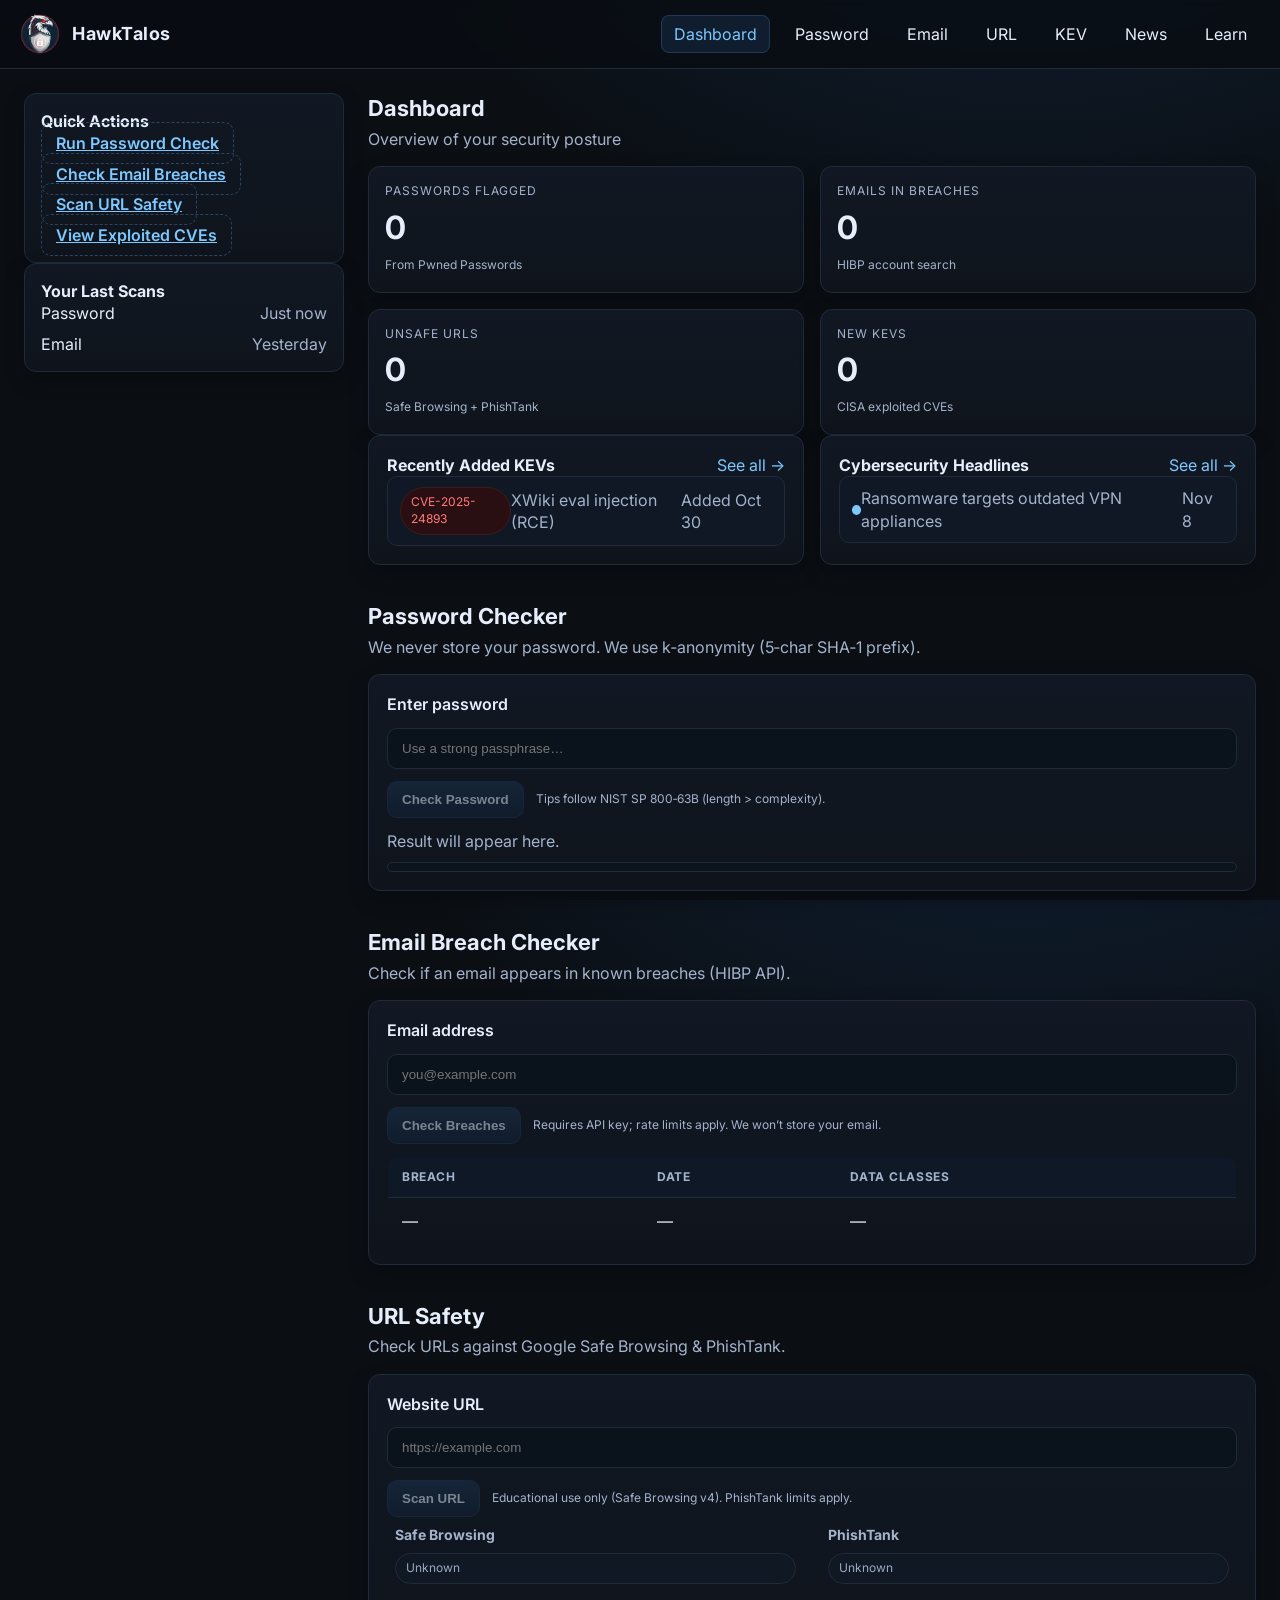
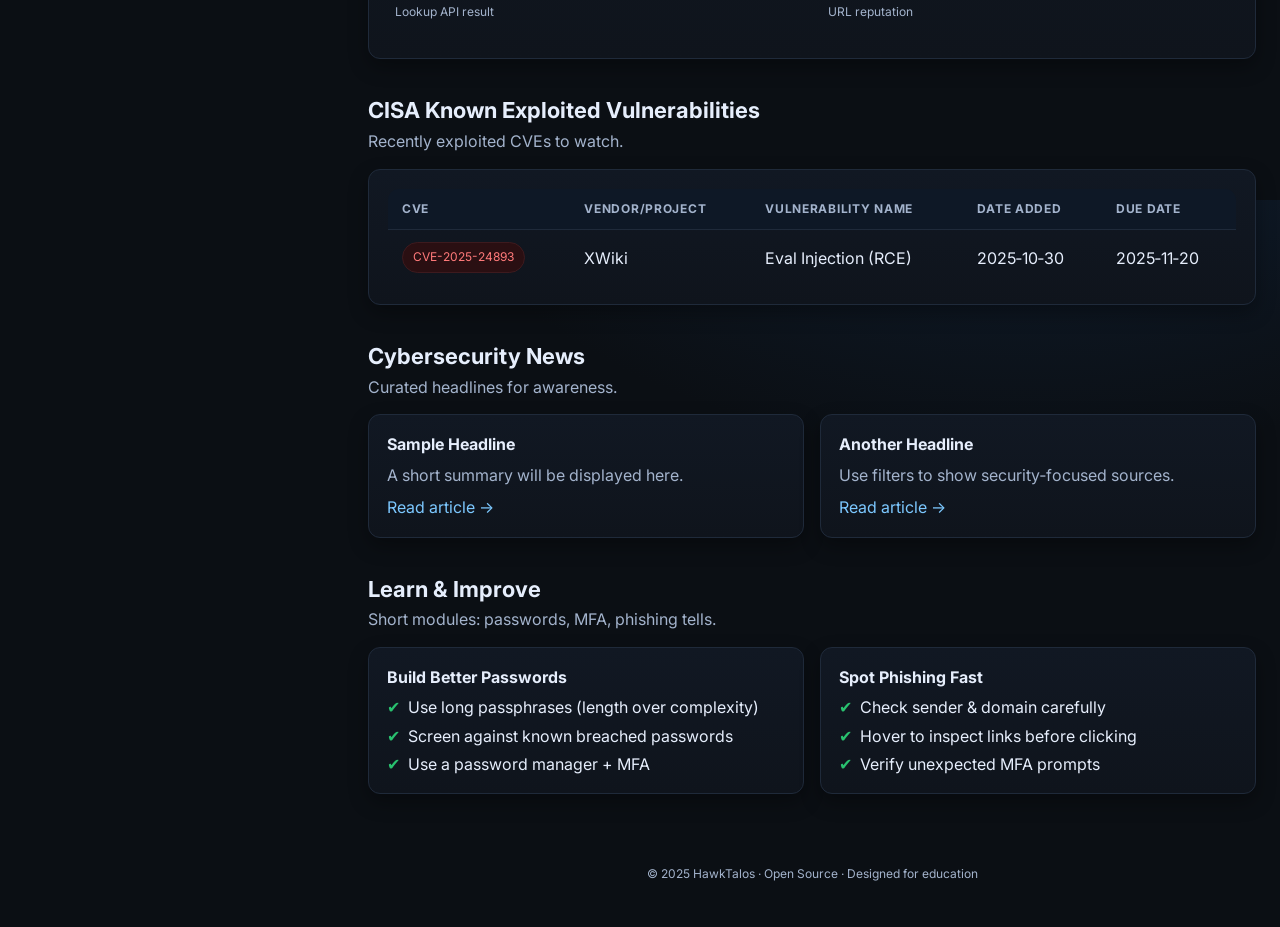
==== GUI/index.html @ bc8c9326 "GUI Sample Intelligent Application with GUI -- First Sample" ====
<!DOCTYPE html>
<html lang="en">
<head>
  <meta charset="utf-8" />
  <meta name="viewport" content="width=device-width, initial-scale=1" />
  <title>HawkTalos</title>
  <link rel="preconnect" href="https://fonts.googleapis.com" />
  <link rel="preconnect" href="https://fonts.gstatic.com" crossorigin />
  <link href="https://fonts.googleapis.com/css2?family=Inter:wght@400;600;700&display=swap" rel="stylesheet" />
  <link rel="stylesheet" href="styles.css" />
</head>

<body class="theme-dark">
  <!-- Skip link for accessibility -->
  <a class="skip-link" href="#main">Skip to main content</a>

  <!-- Global Top Bar -->
  <header class="topbar" role="banner" aria-label="Global">
    <div class="brand">
      <div class="brand__logo" aria-hidden="true">
        <a href="/"><img src="images/icon.png" class="logo"></a>
      </div>
      <div class="brand__text">
        <h1 class="brand__title">HawkTalos</h1>
      </div>
    </div>

    <nav class="topnav" aria-label="Primary">
      <ul class="topnav__list">
        <li><a class="topnav__link is-active" href="#dashboard">Dashboard</a></li>
        <li><a class="topnav__link" href="#password-checker">Password</a></li>
        <li><a class="topnav__link" href="#email-breach">Email</a></li>
        <li><a class="topnav__link" href="#url-safety">URL</a></li>
        <li><a class="topnav__link" href="#kev">KEV</a></li>
        <li><a class="topnav__link" href="#news">News</a></li>
        <li><a class="topnav__link" href="#learn">Learn</a></li>
      </ul>
    </nav>
  </header>

  <!-- Main Layout -->
  <div class="layout">
    <!-- Sidebar -->
    <aside class="sidebar" aria-label="Secondary">
      <div class="card card--sidebar">
        <h2 class="card__title">Quick Actions</h2>
        <ul class="quick-actions">
          <li><a class="btn btn--ghost" href="#password-checker">Run Password Check</a></li>
          <li><a class="btn btn--ghost" href="#email-breach">Check Email Breaches</a></li>
          <li><a class="btn btn--ghost" href="#url-safety">Scan URL Safety</a></li>
          <li><a class="btn btn--ghost" href="#kev">View Exploited CVEs</a></li>
        </ul>
      </div>

      <div class="card card--sidebar">
        <h2 class="card__title">Your Last Scans</h2>
        <ul class="history" id="history" data-bind="history">
          <li class="history__item">
            <span class="history__label">Password</span>
            <time class="history__time" datetime="2025-11-09">Just now</time>
          </li>
          <li class="history__item">
            <span class="history__label">Email</span>
            <time class="history__time" datetime="2025-11-08">Yesterday</time>
          </li>
        </ul>
      </div>
    </aside>

    <!-- Main Content -->
    <main id="main" class="main" role="main">
      <!-- DASHBOARD -->
      <section id="dashboard" class="section">
        <header class="section__header">
          <h2 class="section__title">Dashboard</h2>
          <p class="section__subtitle">Overview of your security posture</p>
        </header>

        <div class="grid grid--cards">
          <!-- KPI Cards -->
          <article class="card kpi">
            <div class="kpi__label">Passwords Flagged</div>
            <div class="kpi__value" data-bind="kpi-passwords">0</div>
            <div class="kpi__hint">From Pwned Passwords</div>
          </article>

          <article class="card kpi">
            <div class="kpi__label">Emails in Breaches</div>
            <div class="kpi__value" data-bind="kpi-emails">0</div>
            <div class="kpi__hint">HIBP account search</div>
          </article>

          <article class="card kpi">
            <div class="kpi__label">Unsafe URLs</div>
            <div class="kpi__value" data-bind="kpi-urls">0</div>
            <div class="kpi__hint">Safe Browsing + PhishTank</div>
          </article>

          <article class="card kpi">
            <div class="kpi__label">New KEVs</div>
            <div class="kpi__value" data-bind="kpi-kev">0</div>
            <div class="kpi__hint">CISA exploited CVEs</div>
          </article>
        </div>

        <div class="grid grid--split">
          <article class="card">
            <header class="card__header">
              <h3 class="card__title">Recently Added KEVs</h3>
              <a class="card__link" href="#kev" aria-label="See more KEVs">See all →</a>
            </header>
            <ul class="list list--kev" id="kev-recent" data-bind="kev-recent">
              <li class="list__row">
                <span class="badge badge--critical">CVE-2025-24893</span>
                <span class="muted">XWiki eval injection (RCE)</span>
                <time datetime="2025-10-30" class="muted">Added Oct 30</time>
              </li>
            </ul>
          </article>

          <article class="card">
            <header class="card__header">
              <h3 class="card__title">Cybersecurity Headlines</h3>
              <a class="card__link" href="#news" aria-label="See more news">See all →</a>
            </header>
            <ul class="list list--news" id="news-brief" data-bind="news-brief">
              <li class="list__row">
                <span class="dot dot--info" aria-hidden="true"></span>
                <span class="muted">Ransomware targets outdated VPN appliances</span>
                <time datetime="2025-11-08" class="muted">Nov 8</time>
              </li>
            </ul>
          </article>
        </div>
      </section>

      <!-- PASSWORD CHECKER -->
      <section id="password-checker" class="section">
        <header class="section__header">
          <h2 class="section__title">Password Checker</h2>
          <p class="section__subtitle">We never store your password. We use k‑anonymity (5‑char SHA‑1 prefix).</p>
        </header>

        <article class="card">
          <form class="form" aria-labelledby="pwd-label">
            <label id="pwd-label" class="form__label" for="password">Enter password</label>
            <input id="password" name="password" class="input" type="password" placeholder="Use a strong passphrase…" autocomplete="off" />
            <div class="form__row">
              <button class="btn" type="submit" disabled aria-disabled="true">Check Password</button>
              <p class="hint">Tips follow NIST SP 800‑63B (length > complexity).</p>
            </div>
          </form>

          <div class="result" id="password-result" data-bind="password-result" aria-live="polite">
            <div class="result__status">Result will appear here.</div>
            <progress class="meter" max="100" value="0" aria-label="Strength meter"></progress>
          </div>
        </article>
      </section>

      <!-- EMAIL BREACH CHECK -->
      <section id="email-breach" class="section">
        <header class="section__header">
          <h2 class="section__title">Email Breach Checker</h2>
          <p class="section__subtitle">Check if an email appears in known breaches (HIBP API).</p>
        </header>

        <article class="card">
          <form class="form" aria-labelledby="email-label">
            <label id="email-label" class="form__label" for="email">Email address</label>
            <input id="email" name="email" class="input" type="email" placeholder="you@example.com" autocomplete="off" />
            <div class="form__row">
              <button class="btn" type="submit" disabled aria-disabled="true">Check Breaches</button>
              <p class="hint">Requires API key; rate limits apply. We won’t store your email.</p>
            </div>
          </form>

          <div class="result table-scroll" id="email-result" data-bind="email-result" aria-live="polite">
            <table class="table">
              <caption class="visually-hidden">Breach results</caption>
              <thead>
                <tr>
                  <th scope="col">Breach</th>
                  <th scope="col">Date</th>
                  <th scope="col">Data Classes</th>
                </tr>
              </thead>
              <tbody>
                <tr>
                  <td>—</td><td>—</td><td>—</td>
                </tr>
              </tbody>
            </table>
          </div>
        </article>
      </section>

      <!-- URL SAFETY -->
      <section id="url-safety" class="section">
        <header class="section__header">
          <h2 class="section__title">URL Safety</h2>
          <p class="section__subtitle">Check URLs against Google Safe Browsing & PhishTank.</p>
        </header>

        <article class="card">
          <form class="form" aria-labelledby="url-label">
            <label id="url-label" class="form__label" for="url">Website URL</label>
            <input id="url" name="url" class="input" type="url" placeholder="https://example.com" />
            <div class="form__row">
              <button class="btn" type="submit" disabled aria-disabled="true">Scan URL</button>
              <p class="hint">Educational use only (Safe Browsing v4). PhishTank limits apply.</p>
            </div>
          </form>

          <div class="grid grid--split">
            <div class="panel">
              <h3 class="panel__title">Safe Browsing</h3>
              <div class="badge badge--neutral" data-bind="sb-verdict">Unknown</div>
              <p class="muted small">Lookup API result</p>
            </div>
            <div class="panel">
              <h3 class="panel__title">PhishTank</h3>
              <div class="badge badge--neutral" data-bind="pt-verdict">Unknown</div>
              <p class="muted small">URL reputation</p>
            </div>
          </div>
        </article>
      </section>

      <!-- KEV -->
      <section id="kev" class="section">
        <header class="section__header">
          <h2 class="section__title">CISA Known Exploited Vulnerabilities</h2>
          <p class="section__subtitle">Recently exploited CVEs to watch.</p>
        </header>

        <article class="card table-scroll">
          <table class="table">
            <caption class="visually-hidden">Known Exploited Vulnerabilities</caption>
            <thead>
              <tr>
                <th scope="col">CVE</th>
                <th scope="col">Vendor/Project</th>
                <th scope="col">Vulnerability Name</th>
                <th scope="col">Date Added</th>
                <th scope="col">Due Date</th>
              </tr>
            </thead>
            <tbody id="kev-table" data-bind="kev-table">
              <tr>
                <td><span class="badge badge--critical">CVE-2025-24893</span></td>
                <td>XWiki</td>
                <td>Eval Injection (RCE)</td>
                <td>2025‑10‑30</td>
                <td>2025‑11‑20</td>
              </tr>
            </tbody>
          </table>
        </article>
      </section>

      <!-- NEWS -->
      <section id="news" class="section">
        <header class="section__header">
          <h2 class="section__title">Cybersecurity News</h2>
          <p class="section__subtitle">Curated headlines for awareness.</p>
        </header>

        <div class="grid grid--cards" id="news-cards" data-bind="news-cards">
          <article class="card card--news">
            <h3 class="card__title">Sample Headline</h3>
            <p class="muted">A short summary will be displayed here.</p>
            <a class="card__link" href="#" target="_blank" rel="noopener">Read article →</a>
          </article>
          <article class="card card--news">
            <h3 class="card__title">Another Headline</h3>
            <p class="muted">Use filters to show security‑focused sources.</p>
            <a class="card__link" href="#" target="_blank" rel="noopener">Read article →</a>
          </article>
        </div>
      </section>

      <!-- LEARN -->
      <section id="learn" class="section">
        <header class="section__header">
          <h2 class="section__title">Learn & Improve</h2>
          <p class="section__subtitle">Short modules: passwords, MFA, phishing tells.</p>
        </header>

        <div class="grid grid--cards">
          <article class="card card--lesson">
            <h3 class="card__title">Build Better Passwords</h3>
            <ul class="ticks">
              <li>Use long passphrases (length over complexity)</li>
              <li>Screen against known breached passwords</li>
              <li>Use a password manager + MFA</li>
            </ul>
          </article>

          <article class="card card--lesson">
            <h3 class="card__title">Spot Phishing Fast</h3>
            <ul class="ticks">
              <li>Check sender & domain carefully</li>
              <li>Hover to inspect links before clicking</li>
              <li>Verify unexpected MFA prompts</li>
            </ul>
          </article>
        </div>
      </section>

      <footer class="footer" role="contentinfo">
        <p class="muted small">© 2025 HawkTalos · Open Source · Designed for education</p>
      </footer>
    </main>
  </div>
</body>
</html>
---- GUI/styles.css ----
/* =========================
   HawkTalos — styles.css
   ========================= */

/* ---------- CSS Variables (Dark Theme) ---------- */
:root {
  --bg: #0b0f14;
  --bg-elev: #111823;
  --bg-elev-2: #0f141c;
  --text: #e6eefc;
  --text-muted: #a3b3cc;
  --brand: #7cc8ff;
  --brand-strong: #34a4ff;
  --ok: #29c16f;
  --warn: #ffb84d;
  --crit: #ff5f5f;
  --neutral: #8593a8;
  --border: #1f2a3a;
  --focus: #ffd166;
  --shadow: 0 8px 20px rgba(0,0,0,0.32);
  --radius: 12px;
}

/* ---------- Base ---------- */
* { box-sizing: border-box; }
html, body { height: 100%; }
body {
  margin: 0;
  font-family: 'Inter', system-ui, -apple-system, Segoe UI, Roboto, Arial, sans-serif;
  color: var(--text);
  background: radial-gradient(1200px 800px at 80% -20%, #102136 0%, var(--bg) 55%), var(--bg);
  line-height: 1.4;
  -webkit-font-smoothing: antialiased;
}

/* Accessibility helpers */
.visually-hidden { position:absolute; left:-9999px; width:1px; height:1px; overflow:hidden; }
.skip-link {
  position:absolute; left:-999px; top:auto; width:1px; height:1px; overflow:hidden;
}
.skip-link:focus {
  left: 16px; top: 16px; width:auto; height:auto; padding:8px 12px;
  background: var(--focus); color:#000; border-radius:8px; z-index:9999;
}

/* ---------- Topbar ---------- */
.topbar {
  position: sticky; top: 0; z-index: 50;
  display: flex; align-items: center; justify-content: space-between;
  padding: 14px 20px; border-bottom: 1px solid var(--border);
  background: rgba(8,12,18,0.75); backdrop-filter: blur(8px);
}

.brand { display: flex; align-items: center; gap: 12px; }
.brand__logo .logo{
  width: 40px; height: 40px; border-radius: 10px;
  display:grid; place-items:center;
  /* background: linear-gradient(145deg, #223247, #0e1520);
  box-shadow: inset 0 0 0 1px #2a3b52; */
  font-size: 22px;
}

.brand__title { margin: 0; font-size: 18px; letter-spacing: 0.5px; }

.topnav__list { display: flex; gap: 12px; list-style: none; margin:0; padding:0; flex-wrap: wrap; }
.topnav__link {
  color: var(--text); text-decoration: none; padding: 8px 12px;
  border-radius: 8px; line-height: 1; border: 1px solid transparent;
}
.topnav__link:hover { background: #0c1622; border-color: #1c2b40; }
.topnav__link.is-active {
  background: #0f1d2e; border-color: #253853; color: var(--brand);
}

/* ---------- Layout ---------- */
.layout {
  display: grid;
  grid-template-columns: 320px 1fr;
  gap: 24px;
  padding: 24px;
}

@media (max-width: 1100px) {
  .layout { grid-template-columns: 1fr; }
  .sidebar { order: 2; }
  .main { order: 1; }
}

/* ---------- Cards ---------- */
.card {
  background: linear-gradient(180deg, var(--bg-elev) 0%, var(--bg-elev-2) 100%);
  border: 1px solid var(--border);
  border-radius: var(--radius);
  box-shadow: var(--shadow);
  padding: 18px;
}

.card--sidebar { padding: 16px; }
.card__header { display:flex; align-items:center; justify-content:space-between; gap:12px; }
.card__title { margin:0; font-size: 16px; }
.card__link { color: var(--brand); text-decoration: none; }
.card__link:hover { color: var(--brand-strong); text-decoration: underline; }

/* ---------- Sidebar ---------- */
.quick-actions { list-style:none; margin:0; padding:0; display:grid; gap:8px; }
.history { list-style:none; margin:0; padding:0; display:grid; gap:8px; }
.history__item { display:flex; align-items:center; justify-content:space-between; }
.history__label { color: var(--text); }
.history__time { color: var(--text-muted); }

/* ---------- Sections ---------- */
.section { margin-bottom: 36px; }
.section__header { margin-bottom: 16px; }
.section__title { margin: 0 0 4px; font-size: 22px; }
.section__subtitle { margin: 0; color: var(--text-muted); }

/* ---------- Grid Helpers ---------- */
.grid { display: grid; gap: 16px; }
.grid--cards { grid-template-columns: repeat(12, 1fr); }
.grid--cards > .card { grid-column: span 6; }
.grid--split { grid-template-columns: repeat(12, 1fr); }
.grid--split > * { grid-column: span 6; }

@media (max-width: 900px) {
  .grid--cards > .card, .grid--split > * { grid-column: 1 / -1; }
}

/* ---------- KPI Cards ---------- */
.kpi { display:grid; gap:6px; padding: 16px 16px 18px; }
.kpi__label { color: var(--text-muted); font-size: 12px; text-transform: uppercase; letter-spacing: .08em; }
.kpi__value { font-size: 32px; font-weight: 700; }
.kpi__hint { color: var(--text-muted); font-size: 12px; }

/* ---------- Lists & Badges ---------- */
.list { list-style: none; margin: 0; padding: 0; }
.list__row {
  display:flex; align-items:center; justify-content:space-between;
  padding: 10px 12px; border: 1px solid var(--border);
  border-radius: 10px; background: #0f1824;
}
.list__row + .list__row { margin-top: 8px; }

.badge {
  display:inline-flex; align-items:center; gap:8px;
  padding: 6px 10px; border-radius: 999px; font-size: 12px;
  border: 1px solid transparent;
}
.badge--critical { background: #2a0f12; color: #ff7a7a; border-color: #3d1a1e; }
.badge--warn { background: #2a230f; color:#ffd27a; border-color:#3d3017; }
.badge--ok { background:#0f2a1a; color:#72e3a6; border-color:#1a3d29; }
.badge--neutral { background:#101823; color:#97a9c3; border-color:#1f2b3b; }

.dot { width: 10px; height:10px; border-radius:50%; background: var(--neutral); display:inline-block; }
.dot--info { background: var(--brand); }

/* ---------- Forms ---------- */
.form { display:grid; gap: 12px; }
.form__label { font-weight: 600; }
.input {
  width: 100%; padding: 12px 14px; color: var(--text);
  background: #0a121c; border: 1px solid var(--border); border-radius: 10px;
}
.input:focus { outline: 2px solid var(--focus); outline-offset: 2px; }
.form__row { display:flex; align-items:center; gap: 12px; flex-wrap: wrap; }
.hint { margin:0; color: var(--text-muted); font-size: 12px; }

/* ---------- Buttons ---------- */
.btn {
  appearance: none; border: 1px solid #1b3856; color: #e6f3ff;
  background: linear-gradient(180deg, #1b3350 0%, #11233a 100%);
  padding: 10px 14px; border-radius: 10px; cursor: pointer; font-weight: 600;
  transition: transform .04s ease, background .2s ease, border-color .2s ease;
}
.btn:hover { background: linear-gradient(180deg, #224264 0%, #15314f 100%); }
.btn:active { transform: translateY(1px); }
.btn[disabled], .btn[aria-disabled="true"] {
  opacity: .5; cursor: not-allowed;
}
.btn--ghost {
  border: 1px dashed #2a4463; background: transparent; color: var(--brand);
}
.btn--ghost:hover { background: #0e1a29; }

/* ---------- Panels ---------- */
.panel { display:grid; gap: 8px; padding: 8px; }
.panel__title { margin: 0; font-size: 14px; color: var(--text-muted); }

/* ---------- Results & Meters ---------- */
.result { margin-top: 12px; display:grid; gap:10px; }
.result__status { color: var(--text-muted); }
.meter {
  width:100%; height: 10px; border-radius: 6px; overflow: hidden;
  background: #0b131c; border: 1px solid var(--border);
}
.meter::-webkit-progress-bar { background: transparent; }
.meter::-webkit-progress-value { background: linear-gradient(90deg, #3fd1ff 0%, #00e6a1 100%); }
.meter::-moz-progress-bar { background: linear-gradient(90deg, #3fd1ff 0%, #00e6a1 100%); }

/* ---------- Tables ---------- */
.table-scroll { overflow:auto; }
.table {
  width: 100%; border-collapse: collapse; min-width: 620px;
  border: 1px solid var(--border); border-radius: 12px; overflow: hidden;
}
.table th, .table td {
  text-align: left; padding: 12px 14px; border-bottom: 1px solid var(--border);
}
.table thead th {
  background: #0e1826; color: var(--text-muted); font-size: 12px; letter-spacing:.06em; text-transform: uppercase;
}
.table tbody tr:hover { background: #0c1522; }

/* ---------- News Cards ---------- */
.card--news .card__title { margin: 0 0 8px; font-size: 16px; }
.card--news .muted { margin: 0 0 10px; }

/* ---------- Lesson Cards ---------- */
.card--lesson .ticks { list-style: none; margin: 8px 0 0; padding: 0; display:grid; gap:6px; }
.card--lesson .ticks li::before { content: "✔"; color: var(--ok); margin-right: 8px; }

/* ---------- Footer ---------- */
.footer { padding: 24px 0 8px; color: var(--text-muted); text-align:center; }
.small { font-size: 12px; }
.muted { color: var(--text-muted); }

/* ---------- Focus Styles ---------- */
a, button, input {
  transition: box-shadow .05s ease;
}
a:focus, button:focus, .topnav__link:focus, .btn:focus, .input:focus {
  outline: 2px solid var(--focus); outline-offset: 2px;
}

/* Optional Light Theme (switch body class to theme-light)
body.theme-light {
  --bg: #f6f9ff;
  --bg-elev: #ffffff;
  --bg-elev-2: #f7fbff;
  --text: #0b1626;
  --text-muted: #596b86;
  --brand: #1565c0;
  --brand-strong: #0d47a1;
  --ok: #1b8e56;
  --warn: #b17500;
  --crit: #b3002a;
  --neutral: #5e6f85;
  --border: #dfe7f2;
  --focus: #ff9800;
  background: radial-gradient(1200px 800px at 80% -20%, #e9f2ff 0%, #f6f9ff 55%), #f6f9ff;
}
*/
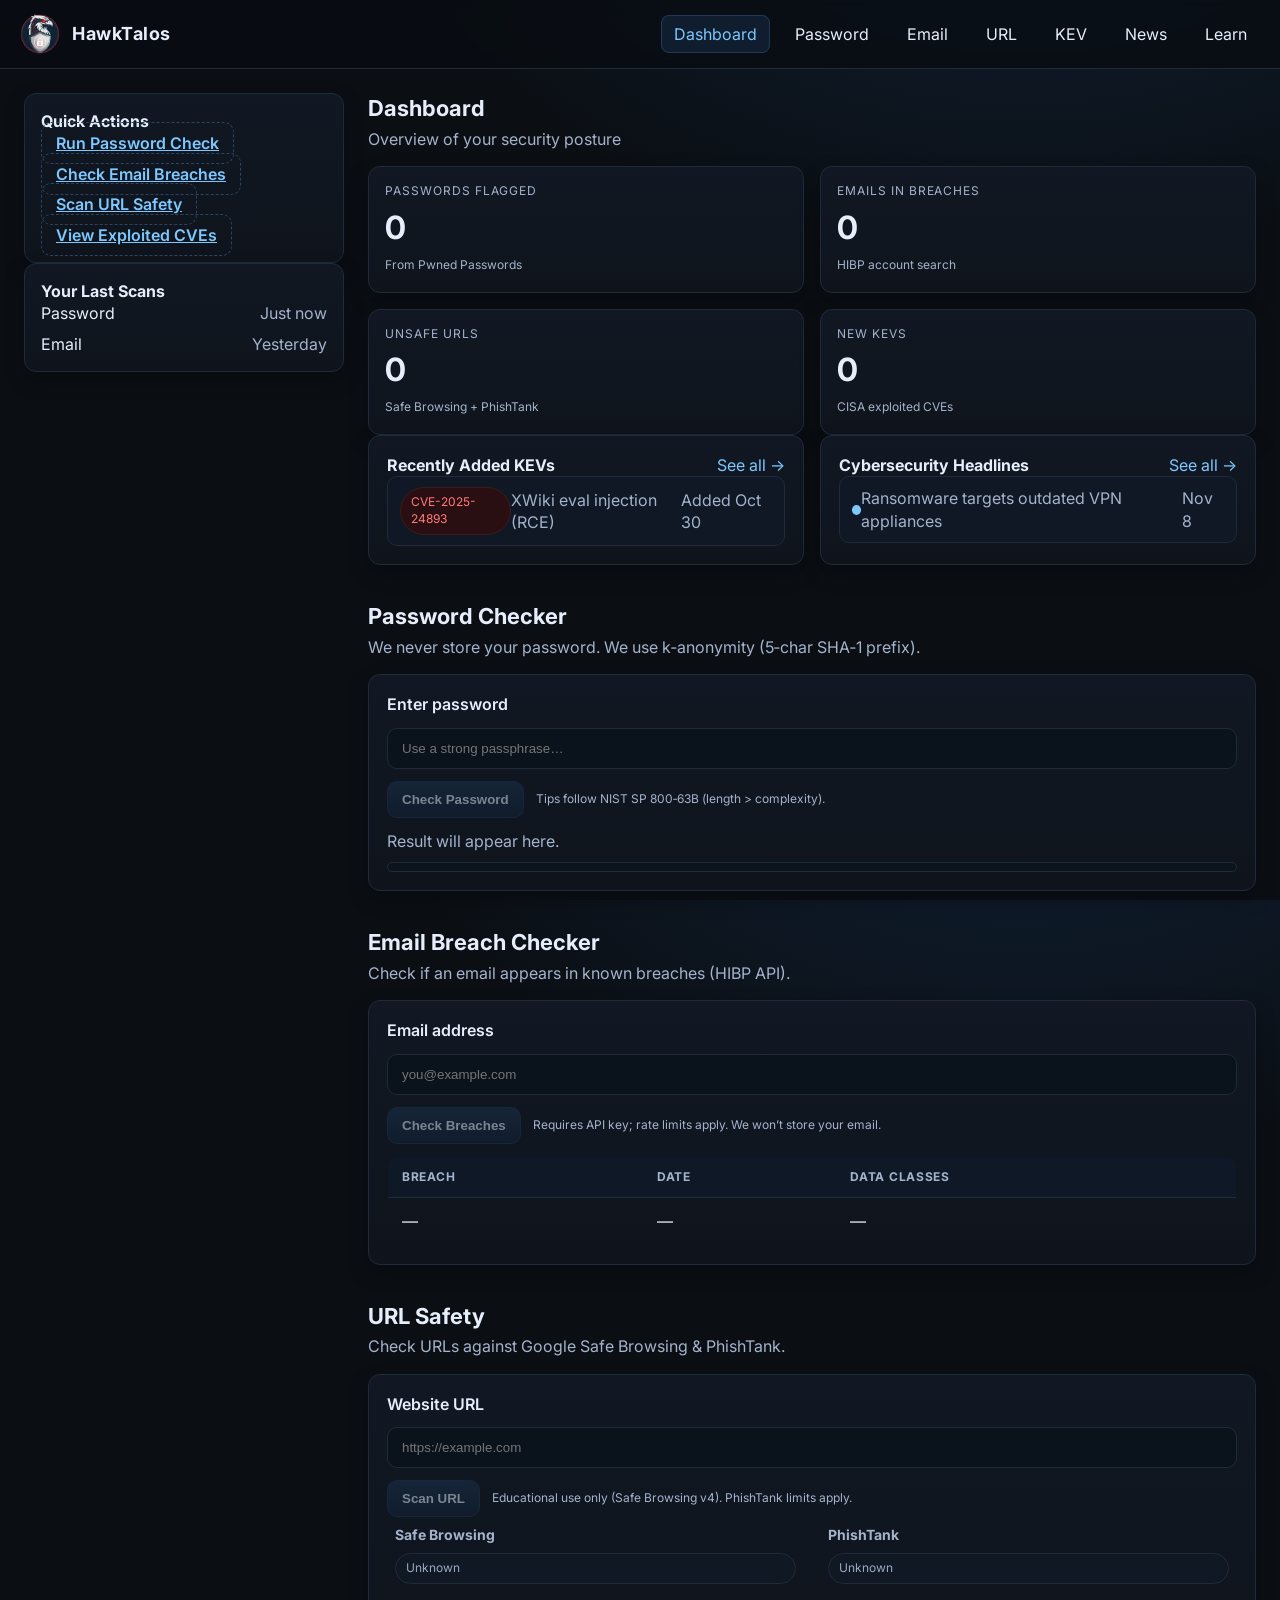
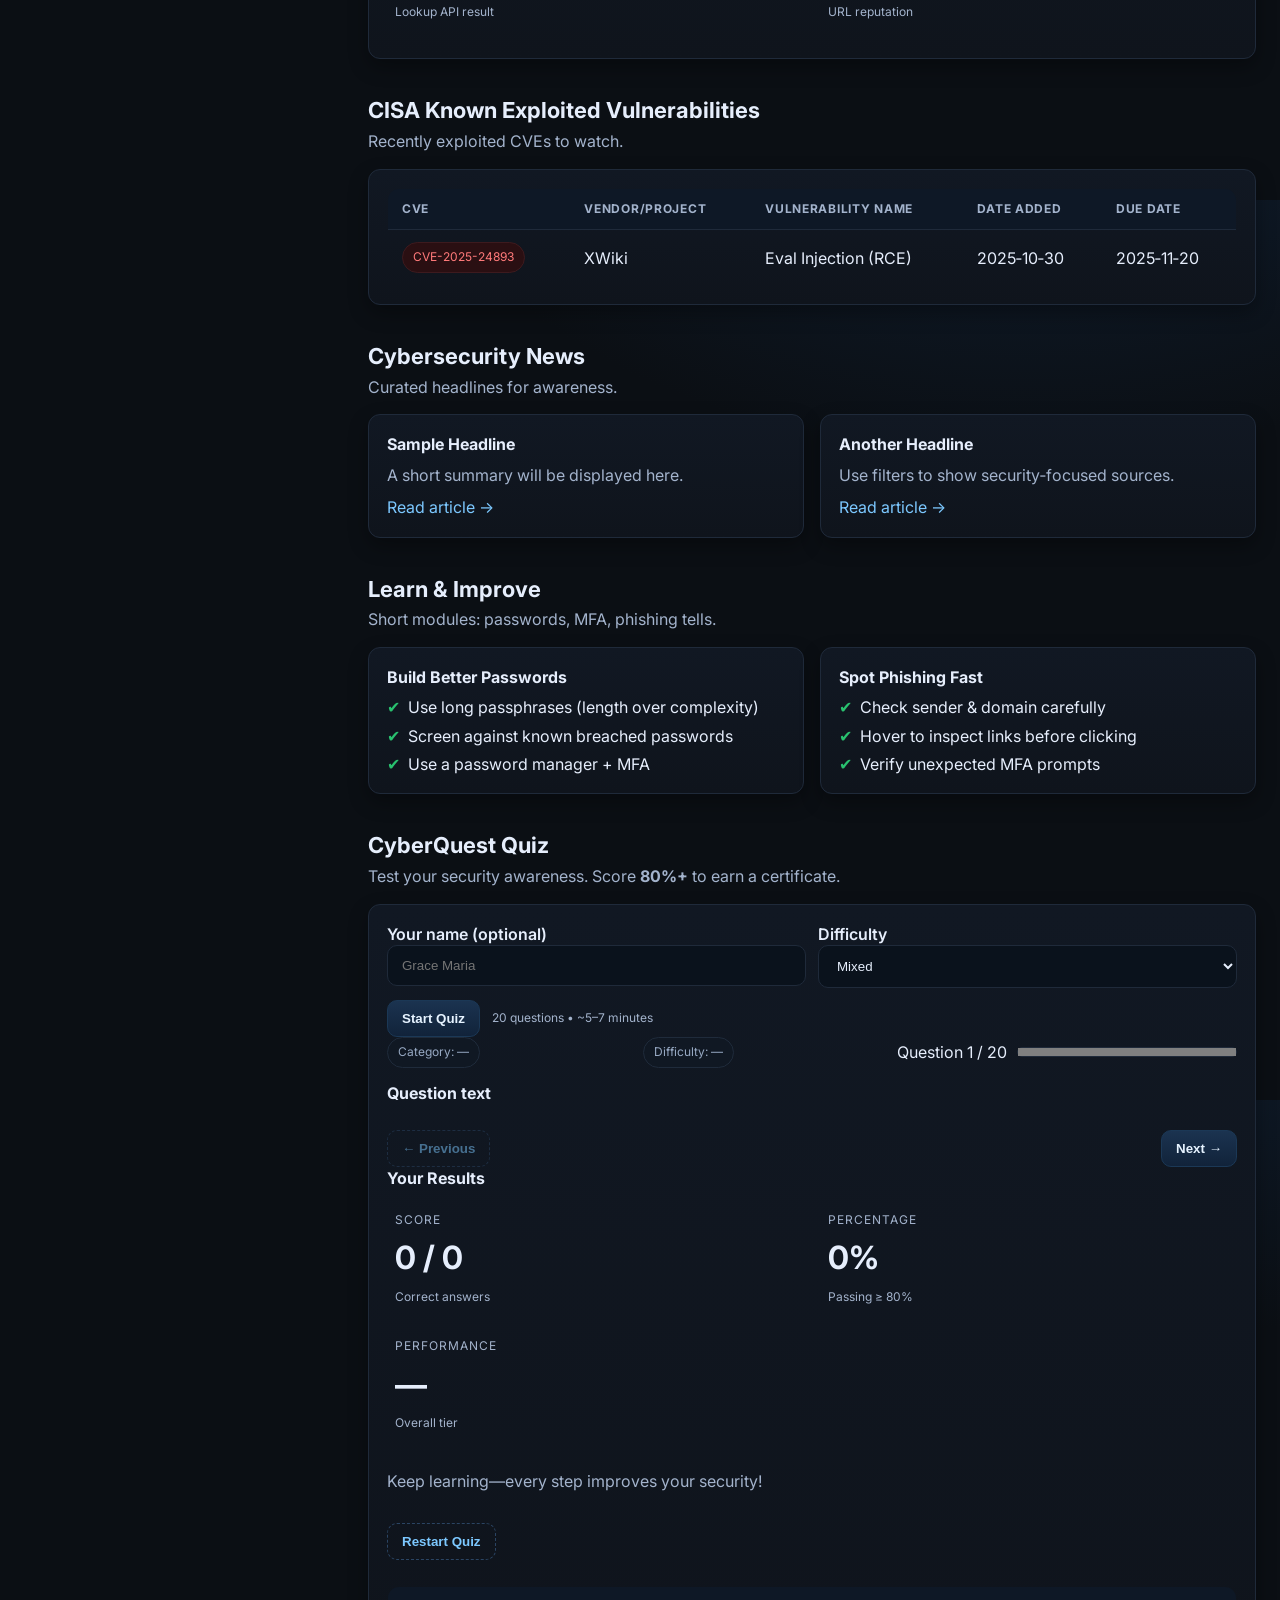
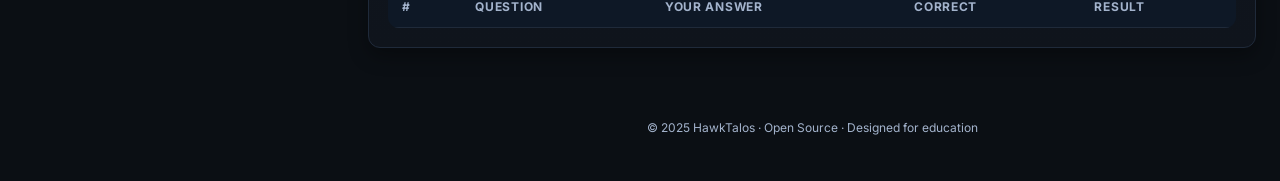
==== commit b70101a9: "adding quiz section in gui" ====
--- a/GUI/index.html
+++ b/GUI/index.html
@@ -308,10 +308,124 @@
         </div>
       </section>
 
+      <!-- QUIZ -->
+      <section id="quiz" class="section">
+        <header class="section__header">
+          <h2 class="section__title">CyberQuest Quiz</h2>
+          <p class="section__subtitle">
+            Test your security awareness. Score <strong>80%+</strong> to earn a certificate.
+          </p>
+        </header>
+
+        <article class="card" aria-live="polite">
+          <!-- Start Panel -->
+          <div id="quiz-start-panel" class="quiz__panel">
+            <form class="form" id="quiz-start-form">
+              <div class="grid" style="grid-template-columns: 1fr 1fr; gap: 12px;">
+                <div>
+                  <label for="quiz-username" class="form__label">Your name (optional)</label>
+                  <input id="quiz-username" name="username" class="input" type="text" placeholder="Grace Maria" />
+                </div>
+                <div>
+                  <label for="quiz-difficulty" class="form__label">Difficulty</label>
+                  <select id="quiz-difficulty" name="difficulty" class="input">
+                    <option value="mixed" selected>Mixed</option>
+                    <option value="easy">Easy</option>
+                    <option value="medium">Medium</option>
+                    <option value="hard">Hard</option>
+                  </select>
+                </div>
+              </div>
+
+              <div class="form__row">
+                <button id="quiz-start-btn" type="submit" class="btn">Start Quiz</button>
+                <p class="hint">20 questions • ~5–7 minutes</p>
+              </div>
+            </form>
+          </div>
+
+          <!-- Question Panel -->
+          <div id="quiz-question-panel" class="quiz__panel" hidden>
+            <div class="quiz__top">
+              <div class="badge badge--neutral" id="quiz-category">Category: —</div>
+              <div class="badge badge--neutral" id="quiz-diff">Difficulty: —</div>
+              <div class="quiz__progress">
+                <span id="quiz-progress-text">Question 1 / 20</span>
+                <progress id="quiz-progress" max="100" value="0" aria-label="Quiz progress"></progress>
+              </div>
+            </div>
+
+            <div class="quiz__question">
+              <h3 id="quiz-question-text" class="card__title">Question text</h3>
+              <form id="quiz-answer-form" class="quiz__options" aria-labelledby="quiz-question-text">
+                <!-- Options will be injected here -->
+              </form>
+            </div>
+
+            <div class="quiz__nav">
+              <button id="quiz-prev" class="btn btn--ghost" type="button" disabled>← Previous</button>
+              <div class="spacer"></div>
+              <button id="quiz-next" class="btn" type="button">Next →</button>
+              <button id="quiz-submit" class="btn" type="button" hidden>Submit Quiz</button>
+            </div>
+          </div>
+
+          <!-- Result Panel -->
+          <div id="quiz-result-panel" class="quiz__panel" hidden>
+            <header class="card__header">
+              <h3 class="card__title">Your Results</h3>
+            </header>
+
+            <div class="grid grid--split">
+              <div class="panel">
+                <div class="kpi__label">Score</div>
+                <div class="kpi__value" id="quiz-score">0 / 0</div>
+                <div class="kpi__hint">Correct answers</div>
+              </div>
+              <div class="panel">
+                <div class="kpi__label">Percentage</div>
+                <div class="kpi__value" id="quiz-percentage">0%</div>
+                <div class="kpi__hint">Passing ≥ 80%</div>
+              </div>
+              <div class="panel">
+                <div class="kpi__label">Performance</div>
+                <div class="kpi__value" id="quiz-tier">—</div>
+                <div class="kpi__hint">Overall tier</div>
+              </div>
+            </div>
+
+            <p class="muted" id="quiz-quote">Keep learning—every step improves your security!</p>
+
+            <div class="form__row">
+              <button id="quiz-restart" class="btn btn--ghost" type="button">Restart Quiz</button>
+              <button id="quiz-certificate" class="btn" type="button" hidden>🎓 Download Certificate</button>
+            </div>
+
+            <div class="table-scroll" style="margin-top: 12px;">
+              <table class="table" id="quiz-breakdown">
+                <caption class="visually-hidden">Answer breakdown</caption>
+                <thead>
+                  <tr>
+                    <th scope="col">#</th>
+                    <th scope="col">Question</th>
+                    <th scope="col">Your Answer</th>
+                    <th scope="col">Correct</th>
+                    <th scope="col">Result</th>
+                  </tr>
+                </thead>
+                <tbody><!-- rows injected --></tbody>
+              </table>
+            </div>
+          </div>
+        </article>
+      </section>
+
       <footer class="footer" role="contentinfo">
         <p class="muted small">© 2025 HawkTalos · Open Source · Designed for education</p>
       </footer>
     </main>
   </div>
+  <!-- JS code -->
+  <script src="app.js"></script>
 </body>
 </html>
--- a/GUI/styles.css
+++ b/GUI/styles.css
@@ -231,6 +231,29 @@
   outline: 2px solid var(--focus); outline-offset: 2px;
 }
 
+/* ===== Quiz styles ===== */
+.quiz__panel { display: grid; gap: 14px; }
+.quiz__top { display: flex; flex-wrap: wrap; align-items: center; gap: 8px 12px; justify-content: space-between; }
+.quiz__progress { display: flex; align-items: center; gap: 10px; }
+#quiz-progress { width: 220px; height: 10px; border: 1px solid var(--border); border-radius: 6px; background: #0b131c; }
+.quiz__question { display: grid; gap: 12px; }
+.quiz__options { display: grid; gap: 8px; }
+.quiz__option {
+  display: grid; grid-template-columns: auto 1fr auto; gap: 12px; align-items: center;
+  padding: 12px; border-radius: 10px; border: 1px solid var(--border); background: #0f1824;
+}
+.quiz__option:hover { background: #0c1522; }
+.quiz__option input[type="radio"] { width: 18px; height: 18px; }
+.quiz__nav { display: flex; align-items: center; gap: 10px; }
+.quiz__nav .spacer { flex: 1; }
+
+/* Result chips */
+.quiz__chip {
+  display:inline-flex; padding: 2px 8px; border-radius: 999px; font-size: 12px; border: 1px solid transparent;
+}
+.quiz__chip--ok { background:#0f2a1a; color:#72e3a6; border-color:#1a3d29; }
+.quiz__chip--bad { background:#2a0f12; color:#ff7a7a; border-color:#3d1a1e; }
+
 /* Optional Light Theme (switch body class to theme-light)
 body.theme-light {
   --bg: #f6f9ff;
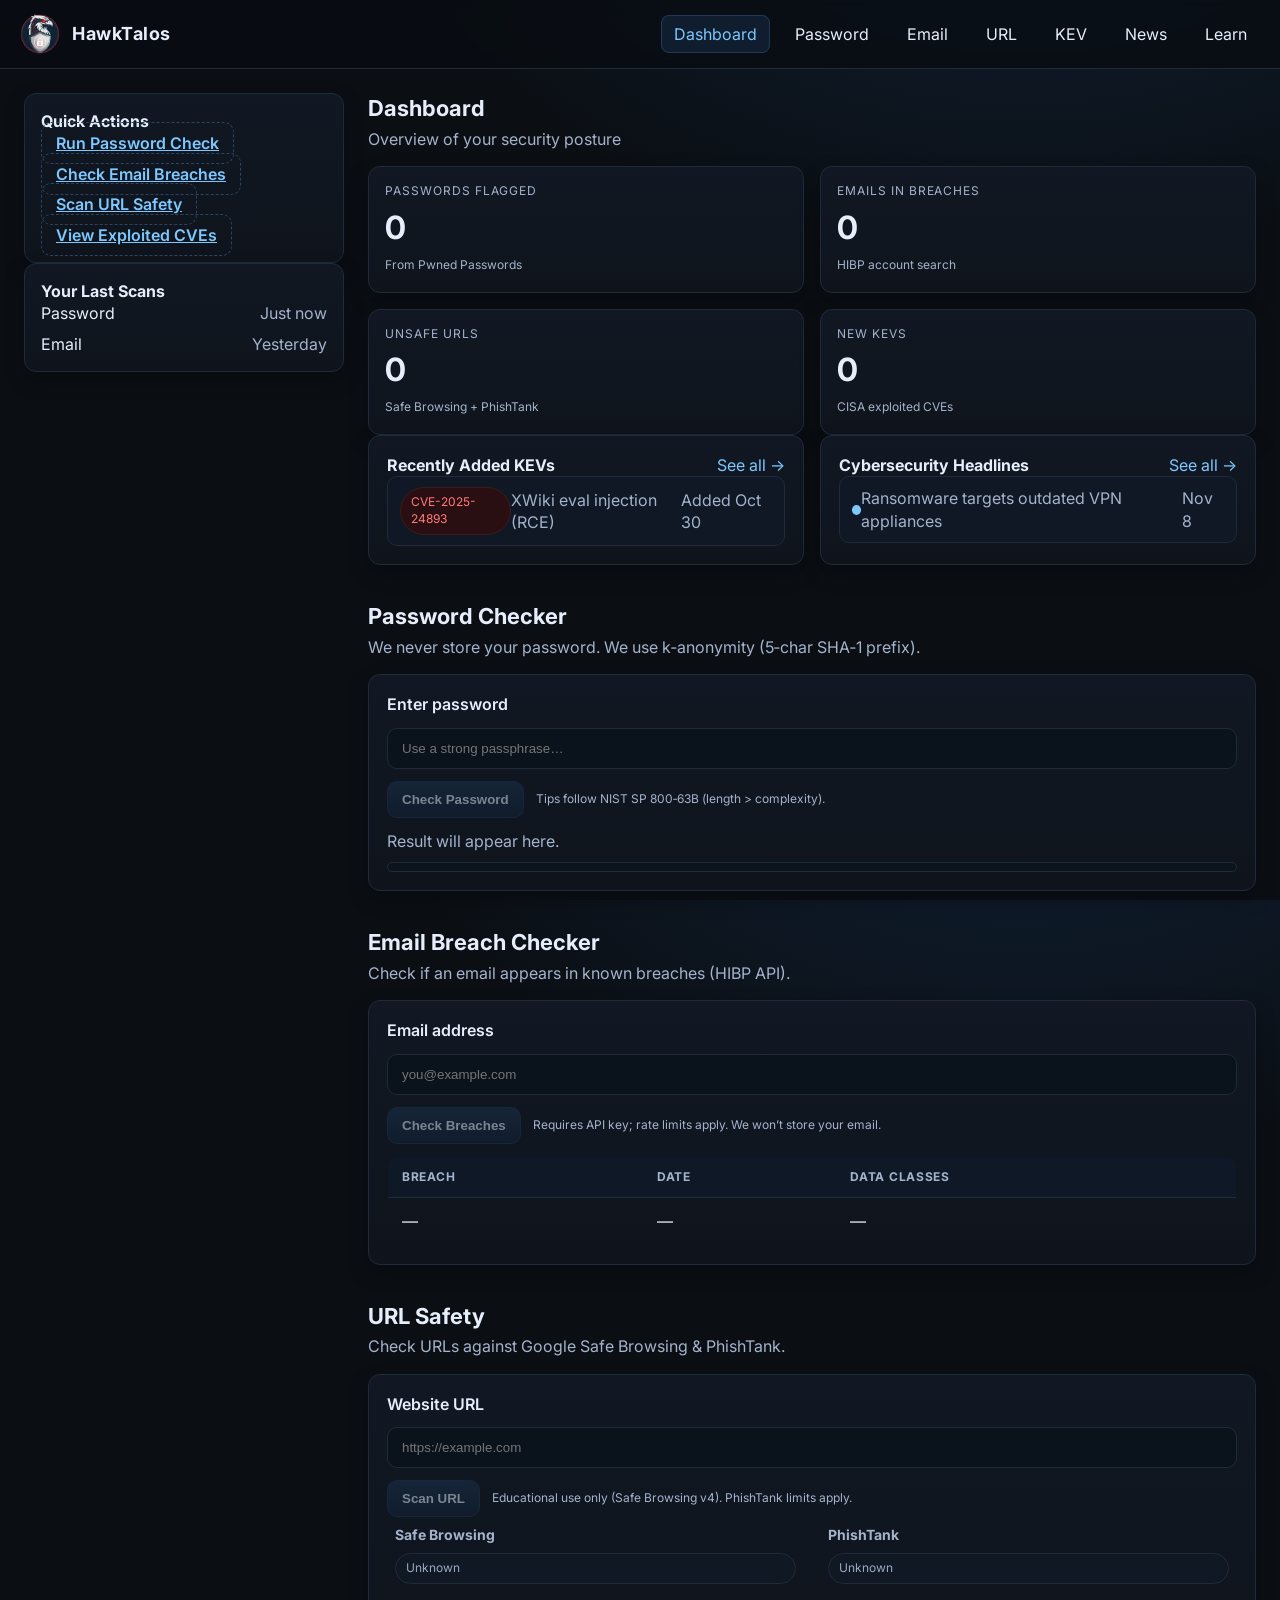
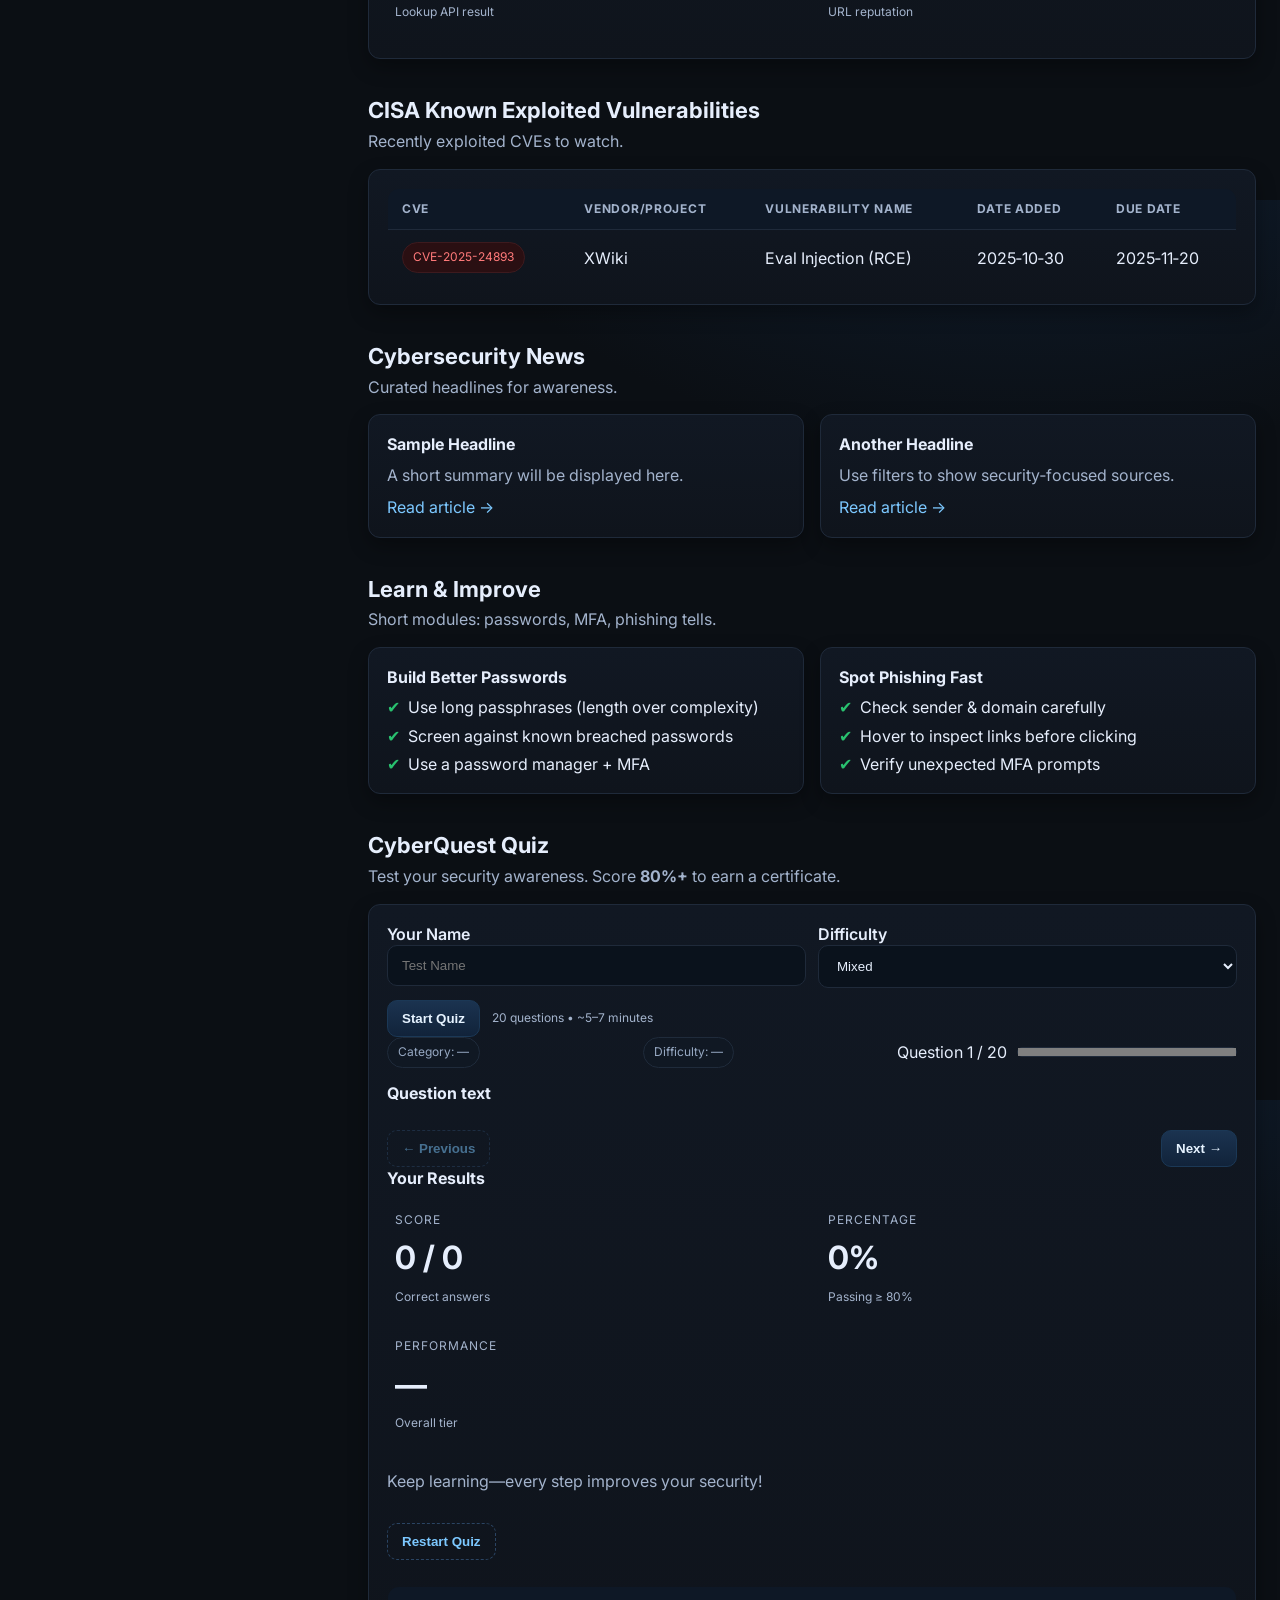
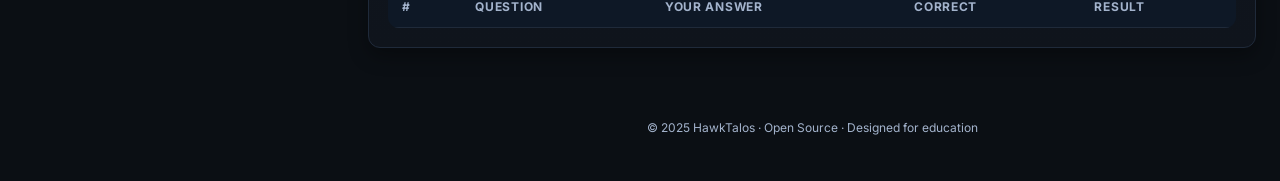
==== commit 50c5e07e: "API integration initial commit" ====
--- a/GUI/index.html
+++ b/GUI/index.html
@@ -323,8 +323,8 @@
             <form class="form" id="quiz-start-form">
               <div class="grid" style="grid-template-columns: 1fr 1fr; gap: 12px;">
                 <div>
-                  <label for="quiz-username" class="form__label">Your name (optional)</label>
-                  <input id="quiz-username" name="username" class="input" type="text" placeholder="Grace Maria" />
+                  <label for="quiz-username" class="form__label">Your Name</label>
+                  <input id="quiz-username" name="username" class="input" type="text" placeholder="Test Name" />
                 </div>
                 <div>
                   <label for="quiz-difficulty" class="form__label">Difficulty</label>
